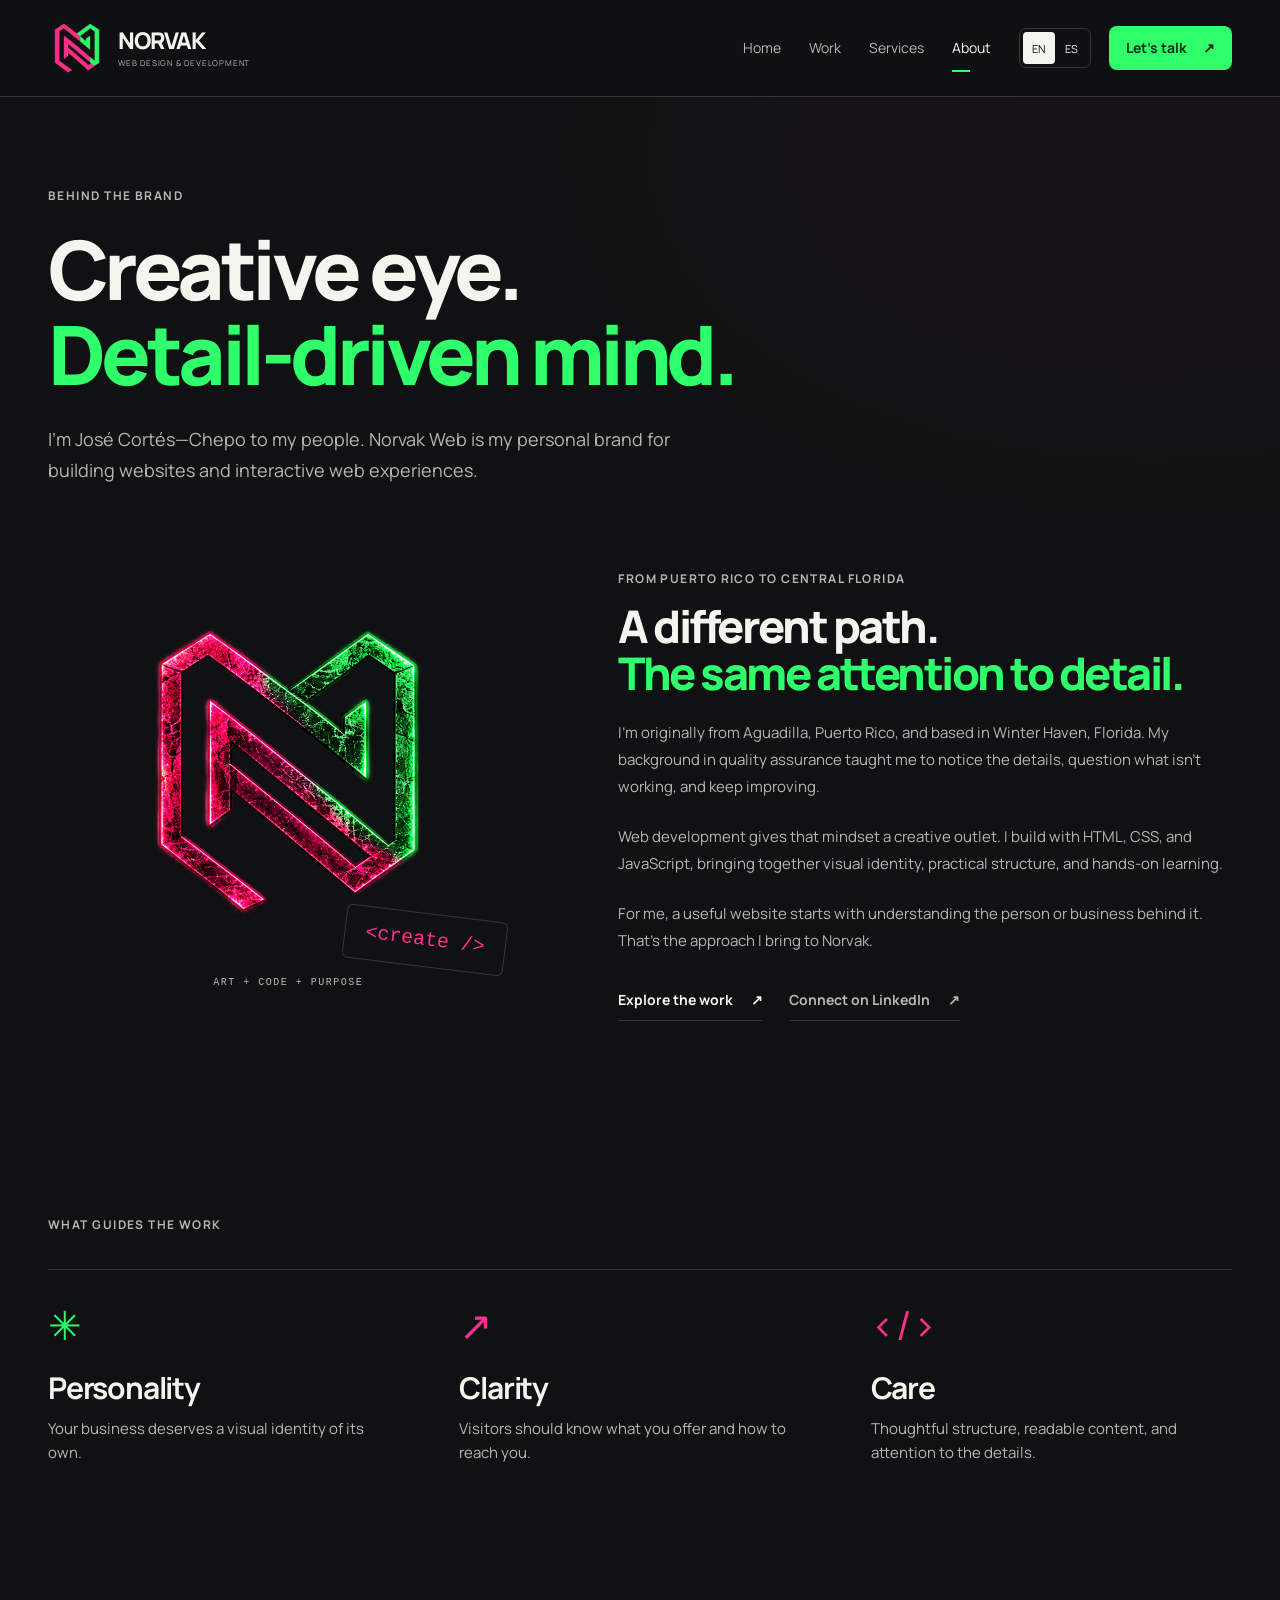
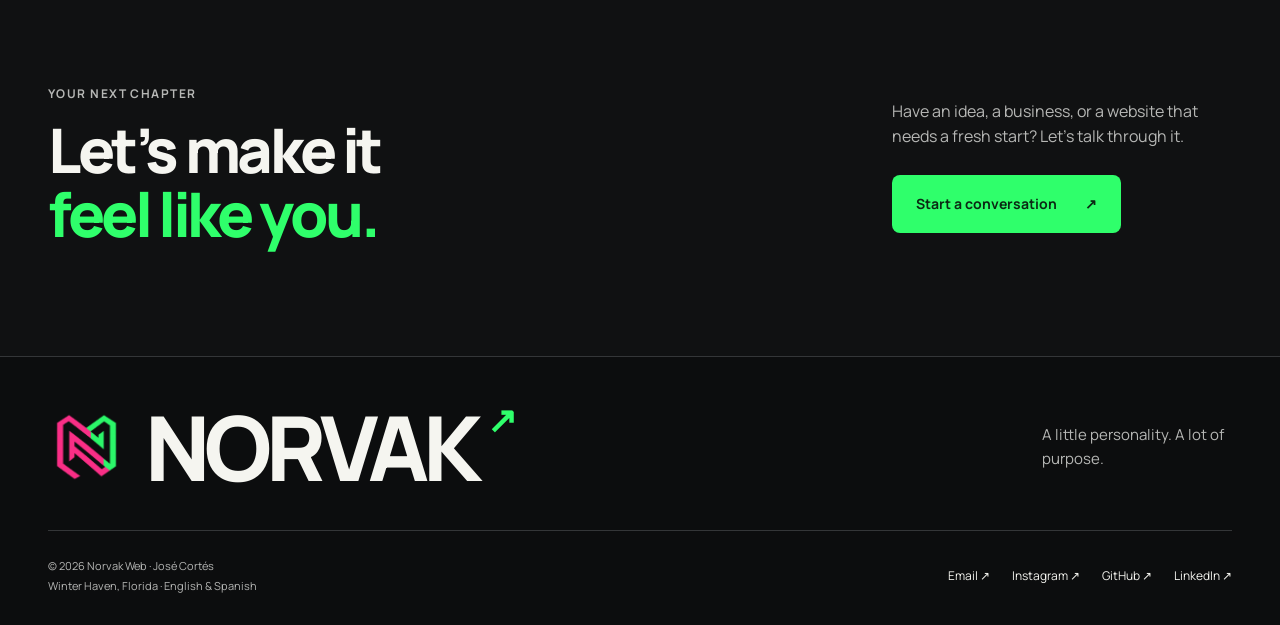
==== about.html @ bf3947a5 "feat: add complete bilingual Norvak website source" ====
<!doctype html>
<html lang="en">
  <head>
    <meta charset="utf-8" />
    <meta name="viewport" content="width=device-width, initial-scale=1" />
    <meta name="theme-color" content="#101112" />
    <meta
      name="description"
      content="Meet José Cortés, the front-end developer behind Norvak Web. From Aguadilla, Puerto Rico, based in Winter Haven, Florida."
    />
    <title>About | Norvak Web</title>
    <link rel="icon" type="image/png" href="assets/norvak-n-clean.png" />
    <link
      rel="canonical"
      href="https://norvak-web-v2.rareeel6.chatgpt.site/about.html"
    />
    <meta property="og:type" content="website" />
    <meta property="og:site_name" content="Norvak Web" />
    <meta property="og:title" content="About | Norvak Web" />
    <meta
      property="og:description"
      content="Meet José Cortés, the front-end developer behind Norvak Web. From Aguadilla, Puerto Rico, based in Winter Haven, Florida."
    />
    <meta
      property="og:url"
      content="https://norvak-web-v2.rareeel6.chatgpt.site/about.html"
    />
    <meta
      property="og:image"
      content="https://norvak-web-v2.rareeel6.chatgpt.site/assets/norvak-n-textured.webp"
    />
    <meta name="twitter:card" content="summary" />
    <meta
      name="twitter:image"
      content="https://norvak-web-v2.rareeel6.chatgpt.site/assets/norvak-n-textured.webp"
    />
    <link
      rel="preload"
      href="assets/fonts/manrope-variable.ttf"
      as="font"
      type="font/ttf"
      crossorigin
    />
    <link rel="stylesheet" href="styles.css" />
    <script src="script.js" defer></script>
  </head>
  <body
    data-page="about.html"
    data-title-en="About | Norvak Web"
    data-title-es="Sobre mí | Norvak Web"
  >
    <a class="skip" href="#main"
      ><span data-en="Skip to content" data-es="Ir al contenido"
        >Skip to content</span
      ></a
    >
    <header class="site-header">
      <div class="shell header-inner">
        <a class="brand" href="index.html" aria-label="Norvak Web home"
          ><img
            src="assets/norvak-n-clean.webp"
            width="1280"
            height="1280"
            alt="Norvak Web"
          /><span>NORVAK<small>WEB DESIGN & DEVELOPMENT</small></span></a
        >
        <button
          class="menu-toggle"
          type="button"
          aria-expanded="false"
          aria-controls="main-nav"
        >
          <span data-en="Menu" data-es="Menú">Menu</span>
          <span aria-hidden="true">☰</span>
        </button>
        <nav id="main-nav" aria-label="Main navigation">
          <a href="index.html"
            ><span data-en="Home" data-es="Inicio">Home</span></a
          ><a href="work.html"
            ><span data-en="Work" data-es="Proyectos">Work</span></a
          ><a href="services.html"
            ><span data-en="Services" data-es="Servicios">Services</span></a
          ><a href="about.html" aria-current="page"
            ><span data-en="About" data-es="Sobre mí">About</span></a
          >
          <div class="nav-actions">
            <div class="language" role="group" aria-label="Language / Idioma">
              <button type="button" data-lang="en" aria-pressed="true">
                EN</button
              ><button type="button" data-lang="es" aria-pressed="false">
                ES
              </button>
            </div>
            <a class="button button-small button-green" href="contact.html"
              ><span data-en="Let’s talk" data-es="Hablemos">Let’s talk</span
              ><span aria-hidden="true">↗</span></a
            >
          </div>
        </nav>
      </div>
    </header>
    <main id="main" tabindex="-1">
      <section class="page-intro shell">
        <p class="eyebrow">
          <span data-en="Behind the brand" data-es="Detrás de la marca"
            >Behind the brand</span
          >
        </p>
        <h1>
          <span data-en="Creative eye." data-es="Ojo creativo."
            >Creative eye.</span
          ><br /><em
            ><span data-en="Detail-driven mind." data-es="Mente detallista."
              >Detail-driven mind.</span
            ></em
          >
        </h1>
        <p class="intro-description">
          <span
            data-en="I’m José Cortés—Chepo to my people. Norvak Web is my personal brand for building websites and interactive web experiences."
            data-es="Soy José Cortés—Chepo para los míos. Norvak Web es mi marca personal para crear sitios y experiencias web interactivas."
            >I’m José Cortés—Chepo to my people. Norvak Web is my personal brand
            for building websites and interactive web experiences.</span
          >
        </p>
      </section>
      <section class="shell founder-section">
        <div class="founder-graphic">
          <img
            src="assets/norvak-n-textured.webp"
            width="1280"
            height="1280"
            alt="Norvak Web"
          /><span class="founder-code" aria-hidden="true"
            >&lt;create /&gt;</span
          >
          <p>ART + CODE + PURPOSE</p>
        </div>
        <div class="founder-story">
          <p class="eyebrow">
            <span
              data-en="From Puerto Rico to Central Florida"
              data-es="De Puerto Rico a Florida Central"
              >From Puerto Rico to Central Florida</span
            >
          </p>
          <h2>
            <span data-en="A different path." data-es="Un camino distinto."
              >A different path.</span
            ><br /><em
              ><span
                data-en="The same attention to detail."
                data-es="La misma atención al detalle."
                >The same attention to detail.</span
              ></em
            >
          </h2>
          <p>
            <span
              data-en="I’m originally from Aguadilla, Puerto Rico, and based in Winter Haven, Florida. My background in quality assurance taught me to notice the details, question what isn’t working, and keep improving."
              data-es="Soy de Aguadilla, Puerto Rico, y vivo en Winter Haven, Florida. Mi experiencia en control de calidad me enseñó a observar los detalles, cuestionar lo que falla y seguir mejorando."
              >I’m originally from Aguadilla, Puerto Rico, and based in Winter
              Haven, Florida. My background in quality assurance taught me to
              notice the details, question what isn’t working, and keep
              improving.</span
            >
          </p>
          <p>
            <span
              data-en="Web development gives that mindset a creative outlet. I build with HTML, CSS, and JavaScript, bringing together visual identity, practical structure, and hands-on learning."
              data-es="El desarrollo web le da una salida creativa a esa mentalidad. Trabajo con HTML, CSS y JavaScript, combinando identidad visual, estructura práctica y aprendizaje constante."
              >Web development gives that mindset a creative outlet. I build
              with HTML, CSS, and JavaScript, bringing together visual identity,
              practical structure, and hands-on learning.</span
            >
          </p>
          <p>
            <span
              data-en="For me, a useful website starts with understanding the person or business behind it. That’s the approach I bring to Norvak."
              data-es="Para mí, una web útil comienza por entender a la persona o negocio detrás de ella. Ese es el enfoque de Norvak."
              >For me, a useful website starts with understanding the person or
              business behind it. That’s the approach I bring to Norvak.</span
            >
          </p>
          <div class="actions">
            <a class="text-link" href="work.html"
              ><span data-en="Explore the work" data-es="Explorar proyectos"
                >Explore the work</span
              ><span aria-hidden="true">↗</span></a
            ><a
              class="text-link secondary"
              href="https://www.linkedin.com/in/jose-cortes-5615a9283/"
              target="_blank"
              rel="noopener noreferrer"
              ><span
                data-en="Connect on LinkedIn"
                data-es="Conectar en LinkedIn"
                >Connect on LinkedIn</span
              ><span aria-hidden="true">↗</span></a
            >
          </div>
        </div>
      </section>
      <section class="section shell">
        <p class="eyebrow">
          <span data-en="What guides the work" data-es="Lo que guía el trabajo"
            >What guides the work</span
          >
        </p>
        <div class="values-grid">
          <article>
            <span aria-hidden="true">✳</span>
            <h3>
              <span data-en="Personality" data-es="Personalidad"
                >Personality</span
              >
            </h3>
            <p>
              <span
                data-en="Your business deserves a visual identity of its own."
                data-es="Tu negocio merece una identidad visual propia."
                >Your business deserves a visual identity of its own.</span
              >
            </p>
          </article>
          <article>
            <span aria-hidden="true">↗</span>
            <h3><span data-en="Clarity" data-es="Claridad">Clarity</span></h3>
            <p>
              <span
                data-en="Visitors should know what you offer and how to reach you."
                data-es="Los visitantes deben saber qué ofreces y cómo contactarte."
                >Visitors should know what you offer and how to reach you.</span
              >
            </p>
          </article>
          <article>
            <span aria-hidden="true">&lt;/&gt;</span>
            <h3><span data-en="Care" data-es="Cuidado">Care</span></h3>
            <p>
              <span
                data-en="Thoughtful structure, readable content, and attention to the details."
                data-es="Estructura pensada, contenido legible y atención a los detalles."
                >Thoughtful structure, readable content, and attention to the
                details.</span
              >
            </p>
          </article>
        </div>
      </section>
      <section class="cta-section shell">
        <div>
          <p class="eyebrow">
            <span data-en="Your next chapter" data-es="Tu próxima etapa"
              >Your next chapter</span
            >
          </p>
          <h2>
            <span data-en="Let’s make it" data-es="Vamos a hacerlo"
              >Let’s make it</span
            ><br /><em
              ><span data-en="feel like you." data-es="a tu manera."
                >feel like you.</span
              ></em
            >
          </h2>
        </div>
        <div class="cta-right">
          <p>
            <span
              data-en="Have an idea, a business, or a website that needs a fresh start? Let’s talk through it."
              data-es="¿Tienes una idea, un negocio o una web que necesita un nuevo comienzo? Hablemos."
              >Have an idea, a business, or a website that needs a fresh start?
              Let’s talk through it.</span
            >
          </p>
          <a class="button button-green" href="contact.html"
            ><span
              data-en="Start a conversation"
              data-es="Inicia una conversación"
              >Start a conversation</span
            ><span aria-hidden="true">↗</span></a
          >
        </div>
      </section>
    </main>
    <footer class="site-footer">
      <div class="shell">
        <div class="footer-top">
          <a class="footer-wordmark" href="index.html"
            ><img
              src="assets/norvak-n-clean.webp"
              width="1280"
              height="1280"
              alt="Norvak Web"
            /><span class="footer-name"
              >NORVAK<span aria-hidden="true">↗</span></span
            ></a
          >
          <p>
            <span
              data-en="A little personality. A lot of purpose."
              data-es="Un poco de personalidad. Mucho propósito."
              >A little personality. A lot of purpose.</span
            >
          </p>
        </div>
        <div class="footer-bottom">
          <p>
            © <span data-year>2026</span> Norvak Web · José Cortés<br /><span
              data-en="Winter Haven, Florida · English &amp; Spanish"
              data-es="Winter Haven, Florida · Inglés y español"
              >Winter Haven, Florida · English &amp; Spanish</span
            >
          </p>
          <div class="footer-links">
            <a href="mailto:norvakweb@gmail.com">Email ↗</a
            ><a
              href="https://www.instagram.com/norvakweb/"
              target="_blank"
              rel="noopener noreferrer"
              >Instagram ↗</a
            ><a
              href="https://github.com/Chepot87"
              target="_blank"
              rel="noopener noreferrer"
              >GitHub ↗</a
            ><a
              href="https://www.linkedin.com/in/jose-cortes-5615a9283/"
              target="_blank"
              rel="noopener noreferrer"
              >LinkedIn ↗</a
            >
          </div>
        </div>
      </div>
    </footer>
  </body>
</html>
---- styles.css ----
/* Norvak Web — shared, buildless, responsive design system. */
@font-face {
  font-family: "Manrope";
  src: url("assets/fonts/manrope-variable.ttf") format("truetype");
  font-style: normal;
  font-weight: 400 800;
  font-display: swap;
}
:root {
  --bg: #101112;
  --surface: #191b1d;
  --ink: #f5f5f0;
  --muted: #b6b7b5;
  --line: #343638;
  --green: #2fff6b;
  --pink: #ff2f92;
  --radius: 20px;
  --max: 1320px;
  color-scheme: dark;
}
* {
  box-sizing: border-box;
}
html {
  scroll-behavior: smooth;
  scroll-padding-top: 125px;
}
body {
  margin: 0;
  background: var(--bg);
  color: var(--ink);
  font-family: "Manrope", Arial, Helvetica, sans-serif;
  font-size: 16px;
  line-height: 1.6;
}
button,
input,
select,
textarea {
  font: inherit;
}
button,
a,
input,
textarea,
select {
  -webkit-tap-highlight-color: transparent;
}
a {
  color: inherit;
  text-decoration: none;
}
button {
  cursor: pointer;
}
img {
  display: block;
  max-width: 100%;
  height: auto;
}
button {
  color: inherit;
}
h1,
h2,
h3,
p {
  margin: 0;
}
h1,
h2,
h3 {
  line-height: 1.04;
}
h1,
h2 {
  font-weight: 800;
  letter-spacing: -0.065em;
}
h3 {
  letter-spacing: -0.04em;
}
h1 em,
h2 em {
  font-style: normal;
  color: var(--green);
}
p {
  color: var(--muted);
}
[hidden] {
  display: none !important;
}
:focus-visible {
  outline: 3px solid var(--pink);
  outline-offset: 5px;
}
::selection {
  background: var(--green);
  color: var(--bg);
}
.shell {
  width: min(var(--max), calc(100% - 96px));
  margin-inline: auto;
}
.skip {
  position: fixed;
  z-index: 30;
  left: 16px;
  top: 12px;
  padding: 10px 18px;
  background: var(--green);
  color: var(--bg);
  transform: translateY(-180%);
  border-radius: 8px;
}
.skip:focus {
  transform: none;
}
.eyebrow {
  font-size: 12px;
  letter-spacing: 0.12em;
  text-transform: uppercase;
  font-weight: 700;
  line-height: 1.5;
  color: var(--muted);
}
.number {
  font-family: monospace;
  font-size: 13px;
  color: var(--green);
}
.site-header {
  position: sticky;
  top: 0;
  z-index: 20;
  background: rgba(16, 17, 18, 0.96);
  border-bottom: 1px solid var(--line);
}
.header-inner {
  display: flex;
  justify-content: space-between;
  align-items: center;
  gap: 24px;
  min-height: 104px;
}
.brand {
  display: flex;
  align-items: center;
  gap: 12px;
  flex-shrink: 0;
}
.brand img {
  width: 58px;
  height: 58px;
  object-fit: contain;
}
.brand > span {
  font-size: 23px;
  line-height: 1;
  font-weight: 900;
  letter-spacing: -0.05em;
}
.brand small {
  display: block;
  margin-top: 7px;
  color: var(--muted);
  font-size: 8px;
  letter-spacing: 0.1em;
  font-weight: 400;
}
#main-nav {
  display: flex;
  align-items: center;
  gap: 28px;
}
#main-nav > a {
  color: var(--muted);
  font-size: 14px;
  position: relative;
  white-space: nowrap;
}
#main-nav > a:hover,
#main-nav > a[aria-current] {
  color: var(--ink);
}
#main-nav > a[aria-current]:after {
  content: "";
  position: absolute;
  bottom: -13px;
  left: 0;
  width: 18px;
  height: 2px;
  background: var(--green);
}
.nav-actions {
  display: flex;
  align-items: center;
  gap: 18px;
}
.language {
  display: flex;
  border: 1px solid var(--line);
  border-radius: 7px;
  padding: 3px;
}
.language button {
  background: transparent;
  border: 0;
  padding: 5px 7px;
  min-height: 32px;
  min-width: 32px;
  font-size: 11px;
  line-height: 1;
  border-radius: 4px;
}
.language button[aria-pressed="true"] {
  background: var(--ink);
  color: var(--bg);
}
.menu-toggle {
  display: none;
  border: 1px solid var(--line);
  background: var(--surface);
  border-radius: 8px;
  min-height: 44px;
  padding: 8px 14px;
}
.button {
  display: inline-flex;
  align-items: center;
  justify-content: center;
  gap: 28px;
  border: 1px solid transparent;
  border-radius: 8px;
  font-size: 14px;
  font-weight: 700;
  line-height: 1.3;
  padding: 19px 23px;
  min-height: 54px;
  transition:
    background 0.2s,
    transform 0.2s;
  white-space: normal;
}
.button:hover {
  transform: translateY(-2px);
}
.button-green {
  background: var(--green);
  color: #0b2914;
}
.button-green:hover {
  background: #73ff9b;
}
.button-outline {
  border-color: var(--line);
  background: transparent;
  color: var(--ink);
}
.button-outline:hover {
  border-color: var(--green);
}
.button-small {
  min-height: 44px;
  padding: 12px 16px;
  gap: 16px;
}
.text-link {
  display: inline-flex;
  gap: 18px;
  align-items: center;
  font-size: 14px;
  font-weight: 700;
  color: var(--ink);
  border: 0;
  border-bottom: 1px solid var(--line);
  background: none;
  padding: 10px 0;
  line-height: 1.5;
}
.text-link:hover {
  color: var(--green);
  border-color: var(--green);
}
.text-link.secondary {
  color: var(--muted);
}
.actions {
  display: flex;
  align-items: center;
  flex-wrap: wrap;
  gap: 26px;
}
.status-dot {
  display: inline-block;
  width: 7px;
  height: 7px;
  border-radius: 50%;
  background: var(--green);
  margin-right: 9px;
}
.hero {
  display: grid;
  grid-template-columns: 1.1fr 1fr;
  gap: 42px;
  align-items: center;
  min-height: 770px;
  padding-block: 78px 90px;
  overflow: hidden;
}
.hero h1 {
  font-size: clamp(66px, 7.6vw, 110px);
  line-height: 0.98;
  margin-block: 26px 30px;
  position: relative;
}
.hero-period {
  color: var(--pink);
  display: inline-block;
  font-size: 0.55em;
  vertical-align: top;
  line-height: 1.2;
  margin-left: 14px;
}
.hero-description {
  max-width: 465px;
  font-size: 17px;
  line-height: 1.65;
  margin-bottom: 30px;
}
.hero-location {
  font-family: monospace;
  font-size: 11px;
  margin-top: 28px;
  color: #989a99;
}
.hero-visual {
  position: relative;
  height: 540px;
  min-width: 0;
  isolation: isolate;
}
.hero-visual:before {
  content: "";
  position: absolute;
  inset: 45px 30px 5px;
  border: 1px solid #343638;
  border-radius: 50%;
  z-index: -1;
  transform: rotate(-24deg);
}
.hero-visual:after {
  content: "✳";
  position: absolute;
  right: 8px;
  top: 12px;
  font-size: 80px;
  line-height: 1;
  color: var(--pink);
  z-index: -1;
}
.hero-project {
  position: absolute;
  top: 55px;
  right: 12px;
  width: 88%;
  border-radius: 15px;
  overflow: hidden;
  transform: rotate(4deg);
  background: #f3e9e1;
  box-shadow: 0 24px 70px #0007;
  border: 1px solid #454038;
  transition: transform 0.25s;
}
.hero-project:hover {
  transform: rotate(1deg);
}
.window-bar {
  display: flex;
  align-items: center;
  justify-content: space-between;
  gap: 10px;
  padding: 12px 14px;
  background: #292127;
  color: #faefe6;
  font-family: monospace;
  font-size: 9px;
  letter-spacing: 0.03em;
}
.window-bar > span:first-child {
  letter-spacing: 3px;
  color: #b9909a;
}
.hero-project > img {
  width: 100%;
  height: 285px;
  object-fit: cover;
}
.hero-project-label {
  display: flex;
  justify-content: space-between;
  align-items: center;
  padding: 18px 20px;
  color: #441329;
  gap: 12px;
}
.hero-project-label > span:first-child {
  font-size: 23px;
  font-family: Georgia, serif;
  font-weight: 700;
}
.hero-project-label > span:last-child {
  font-size: 10px;
  max-width: 110px;
  line-height: 1.35;
}
.hero-mini {
  position: absolute;
  width: 195px;
  left: -12px;
  bottom: 13px;
  transform: rotate(-8deg);
  background: #fff7ef;
  color: #09403a;
  padding: 12px;
  border-radius: 12px;
  box-shadow: 0 15px 45px #0008;
  border: 1px solid #eee0ce;
  transition: transform 0.2s;
}
.hero-mini:hover {
  transform: rotate(-3deg);
}
.hero-mini > img {
  width: 100%;
  aspect-ratio: 1;
  object-fit: cover;
  border-radius: 7px;
}
.hero-mini > span {
  display: block;
  font-size: 10px;
  text-align: center;
  line-height: 1.3;
  margin-top: 9px;
}
.code-note {
  position: absolute;
  right: 0;
  bottom: 15px;
  background: #202525;
  border: 1px solid #424849;
  border-radius: 10px;
  padding: 15px 19px;
  font-family: monospace;
  box-shadow: 0 8px 24px #0005;
}
.code-note span {
  display: block;
  font-size: 10px;
  color: var(--pink);
}
.code-note b {
  display: block;
  font-size: 12px;
  font-weight: 400;
  padding: 8px 0 8px 10px;
  color: var(--green);
}
.skill-strip {
  border-block: 1px solid var(--line);
  padding: 23px 0;
  background: #141617;
}
.skill-strip span {
  display: flex;
  justify-content: space-between;
  gap: 20px;
  align-items: center;
  font-size: 12px;
  font-weight: 700;
  letter-spacing: 0.08em;
  white-space: nowrap;
}
.skill-strip i {
  color: var(--pink);
  font-size: 23px;
  line-height: 1;
  font-style: normal;
}
.section {
  padding-block: 110px;
}
.section-heading {
  display: flex;
  align-items: end;
  justify-content: space-between;
  gap: 30px;
  margin-bottom: 44px;
}
.section-heading h2,
.service-teaser h2,
.about-teaser h2,
.cta-section h2,
.founder-story h2 {
  font-size: clamp(38px, 4.8vw, 65px);
  margin-top: 16px;
}
.project-grid {
  display: grid;
  grid-template-columns: 1fr 1fr;
  gap: 56px 30px;
}
.project-card {
  min-width: 0;
  scroll-margin-top: 130px;
}
.project-visual {
  position: relative;
  border-radius: var(--radius);
  overflow: hidden;
  background: var(--surface);
  height: 330px;
  border: 1px solid #ffffff12;
}
.project-visual > img {
  width: 100%;
  height: 100%;
  object-fit: cover;
  transition: transform 0.4s;
}
.project-card:hover .project-visual > img {
  transform: scale(1.025);
}
.visual-respiro > img {
  filter: brightness(0.64);
}
.visual-respiro .respiro-mark {
  position: absolute;
  left: 50%;
  top: 50%;
  transform: translate(-50%, -50%);
  width: 164px;
  height: 164px;
  box-shadow: 0 5px 25px #0004;
  border-radius: 50%;
  overflow: hidden;
}
.respiro-mark > img {
  width: 100%;
  height: 100%;
  object-fit: cover;
}
.visual-country > img,
.visual-icqa > img {
  object-position: top;
}
.visual-lovely {
  background: #eccce5;
}
.visual-lovely > img {
  object-fit: contain;
  padding: 20px;
}
.project-kind {
  position: absolute;
  top: 18px;
  left: 18px;
  padding: 7px 11px;
  background: #101112dd;
  color: var(--ink);
  border: 1px solid #ffffff30;
  backdrop-filter: blur(8px);
  border-radius: 6px;
  font-size: 10px;
  line-height: 1.4;
}
.project-copy {
  padding: 24px 2px 0;
}
.project-copy h3 {
  font-size: 30px;
  margin: 9px 0 14px;
}
.project-copy > p:not(.eyebrow):not(.caption) {
  font-size: 15px;
  max-width: 560px;
  line-height: 1.7;
}
.project-actions {
  display: flex;
  gap: 28px;
  flex-wrap: wrap;
  margin-top: 14px;
}
.caption {
  font-size: 11px !important;
  line-height: 1.65 !important;
  color: #9c9f9e !important;
  margin-top: 15px;
}
.feature-list {
  display: flex;
  flex-wrap: wrap;
  list-style: none;
  padding: 0;
  margin: 18px 0 0;
  gap: 8px;
}
.feature-list li {
  padding: 5px 9px;
  background: #212426;
  border: 1px solid #393d3e;
  border-radius: 5px;
  color: #c7cccb;
  font-size: 10px;
}
.service-teaser {
  display: grid;
  grid-template-columns: 1fr 1.1fr;
  gap: 90px;
  border-top: 1px solid var(--line);
}
.service-teaser > div > p:not(.eyebrow) {
  max-width: 440px;
  margin: 25px 0;
}
.service-line {
  display: flex;
  align-items: start;
  gap: 25px;
  border-bottom: 1px solid var(--line);
  padding: 27px 0;
}
.service-line:first-child {
  padding-top: 0;
}
.service-line h3 {
  font-size: 25px;
  margin-bottom: 12px;
}
.service-line p {
  font-size: 14px;
  max-width: 320px;
}
.line-arrow {
  font-size: 26px;
  color: var(--green);
  margin-left: auto;
}
.about-teaser {
  display: grid;
  grid-template-columns: 0.65fr 1fr;
  gap: 100px;
  align-items: center;
  padding-block: 80px 100px;
  border-block: 1px solid var(--line);
}
.about-teaser > div > p:not(.eyebrow) {
  margin: 24px 0;
  max-width: 570px;
}
.about-symbol {
  font-size: 190px;
  font-weight: 900;
  line-height: 1;
  color: var(--pink);
  letter-spacing: -0.1em;
  position: relative;
  width: 300px;
  justify-self: center;
  text-align: center;
  padding: 50px 0;
  border: 1px solid var(--line);
  border-radius: 50%;
  transform: rotate(-8deg);
  background: radial-gradient(circle at 60% 50%, #ff2f920c, transparent);
}
.about-symbol > span {
  font-size: 100px;
  position: absolute;
  color: var(--green);
  right: -20px;
  bottom: -10px;
  line-height: 1;
}
.cta-section {
  display: flex;
  justify-content: space-between;
  gap: 60px;
  padding-block: 110px;
  align-items: center;
}
.cta-section h2 {
  margin-top: 15px;
}
.cta-right {
  max-width: 340px;
}
.cta-right > p {
  margin-bottom: 25px;
}
.site-footer {
  border-top: 1px solid var(--line);
  padding: 45px 0 30px;
  background: #0c0d0e;
}
.footer-top {
  display: flex;
  justify-content: space-between;
  align-items: center;
  gap: 30px;
  padding-bottom: 38px;
}
.footer-wordmark {
  font-size: clamp(55px, 8vw, 112px);
  letter-spacing: -0.065em;
  font-weight: 900;
  line-height: 1;
}
.footer-wordmark > span {
  font-size: 0.4em;
  color: var(--green);
  vertical-align: top;
  margin-left: 10px;
}
.footer-top > p {
  max-width: 190px;
  font-size: 15px;
}
.footer-bottom {
  display: flex;
  justify-content: space-between;
  align-items: center;
  gap: 30px;
  border-top: 1px solid var(--line);
  padding-top: 25px;
}
.footer-bottom p {
  font-size: 11px;
  line-height: 1.8;
}
.footer-links {
  display: flex;
  gap: 22px;
  flex-wrap: wrap;
  font-size: 12px;
}
.footer-links a:hover {
  color: var(--green);
}
.page-intro {
  padding: 90px 0 65px;
}
.page-intro h1 {
  font-size: clamp(54px, 6.4vw, 91px);
  margin: 22px 0 27px;
  max-width: 1120px;
}
.intro-description {
  max-width: 660px;
  font-size: 18px;
  line-height: 1.7;
}
.work-section {
  padding-bottom: 10px;
}
.filter-bar {
  display: flex;
  justify-content: space-between;
  align-items: center;
  gap: 20px;
  margin-bottom: 38px;
  border-bottom: 1px solid var(--line);
  padding-bottom: 26px;
}
.filters {
  display: flex;
  flex-wrap: wrap;
  gap: 10px;
}
.filters button {
  min-height: 44px;
  border: 1px solid var(--line);
  background: transparent;
  padding: 9px 17px;
  border-radius: 6px;
  font-size: 12px;
  color: var(--muted);
}
.filters button:hover {
  color: var(--ink);
  border-color: var(--green);
}
.filters button[aria-pressed="true"] {
  color: #12231a;
  background: var(--green);
  border-color: var(--green);
}
#filter-status {
  font-size: 11px;
}
.services-detail {
  border-top: 1px solid var(--line);
}
.service-detail {
  display: grid;
  grid-template-columns: 0.25fr 1.2fr 1fr;
  gap: 45px;
  padding: 55px 0;
  border-bottom: 1px solid var(--line);
  align-items: start;
}
.big-number {
  color: var(--pink);
  font-size: 54px;
  font-weight: 700;
  line-height: 1;
  letter-spacing: -0.05em;
}
.service-detail h2 {
  font-size: 39px;
  line-height: 1.15;
  max-width: 420px;
}
.service-detail p {
  margin-top: 19px;
  max-width: 410px;
  font-size: 15px;
}
.service-detail ul {
  margin: 0;
  padding: 0;
  list-style: none;
  display: grid;
  gap: 13px;
  font-size: 14px;
  color: var(--muted);
}
.service-detail li:before {
  content: "↗";
  color: var(--green);
  margin-right: 10px;
}
.service-detail > .text-link {
  grid-column: 2 / 4;
  justify-self: start;
}
.process-grid {
  display: grid;
  grid-template-columns: repeat(4, 1fr);
  gap: 30px;
  border-top: 1px solid var(--line);
  padding-top: 32px;
}
.process-grid h3 {
  font-size: 26px;
  margin: 20px 0 16px;
}
.process-grid p {
  font-size: 14px;
}
.faq {
  border-top: 1px solid var(--line);
  display: grid;
  grid-template-columns: 0.75fr 1.25fr;
  gap: 100px;
  padding-top: 70px;
  padding-bottom: 25px;
}
.faq h2 {
  font-size: 47px;
  margin-top: 16px;
}
.faq details {
  border-bottom: 1px solid var(--line);
  padding: 24px 0;
}
.faq summary {
  display: flex;
  justify-content: space-between;
  gap: 20px;
  font-weight: 700;
  cursor: pointer;
  list-style: none;
}
.faq summary::-webkit-details-marker {
  display: none;
}
.faq summary > span:last-child {
  color: var(--green);
}
.faq details[open] summary > span:last-child {
  transform: rotate(45deg);
}
.faq details p {
  font-size: 14px;
  margin-top: 18px;
  max-width: 540px;
}
.founder-section {
  display: grid;
  grid-template-columns: 0.9fr 1.15fr;
  gap: 90px;
  align-items: center;
  padding-bottom: 65px;
}
.founder-graphic {
  background:
    radial-gradient(ellipse at 50% 35%, #173020 0, transparent 65%), #171a18;
  border: 1px solid var(--line);
  border-radius: 20px;
  min-height: 490px;
  display: flex;
  flex-direction: column;
  align-items: center;
  justify-content: center;
  position: relative;
  padding: 40px;
}
.founder-graphic > img {
  width: 300px;
  max-width: 90%;
  height: auto;
  transform: rotate(-7deg);
}
.founder-code {
  font-family: monospace;
  color: var(--pink);
  position: absolute;
  right: 22px;
  bottom: 74px;
  font-size: 20px;
  transform: rotate(7deg);
  background: #101112;
  border: 1px solid var(--line);
  padding: 10px 20px;
  border-radius: 6px;
}
.founder-graphic > p {
  font-family: monospace;
  font-size: 10px;
  letter-spacing: 0.15em;
  margin-top: 35px;
}
.founder-story h2 {
  font-size: 45px;
  margin-top: 15px;
}
.founder-story > p:not(.eyebrow) {
  margin-top: 23px;
  font-size: 15px;
  line-height: 1.8;
}
.founder-story .actions {
  margin-top: 25px;
}
.values-grid {
  display: grid;
  grid-template-columns: repeat(3, 1fr);
  gap: 50px;
  margin-top: 35px;
  border-top: 1px solid var(--line);
  padding-top: 35px;
}
.values-grid article > span {
  font-size: 40px;
  line-height: 1;
  color: var(--green);
}
.values-grid article:nth-child(2) > span {
  color: var(--pink);
}
.values-grid article:nth-child(3) > span {
  color: var(--pink);
}
.values-grid h3 {
  font-size: 30px;
  margin: 25px 0 14px;
}
.values-grid p {
  font-size: 15px;
  max-width: 330px;
}
.contact-layout {
  display: grid;
  grid-template-columns: 0.85fr 1.15fr;
  gap: 90px;
  align-items: start;
  padding-bottom: 110px;
}
.contact-info {
  padding-top: 15px;
}
.contact-info h2 {
  font-size: 48px;
  margin: 20px 0 25px;
}
.contact-info > p:not(.eyebrow) {
  max-width: 340px;
  font-size: 15px;
}
.contact-channel {
  display: grid;
  grid-template-columns: 1fr auto;
  gap: 7px;
  margin-top: 25px;
  padding: 23px 0;
  border-bottom: 1px solid var(--line);
}
.contact-channel > span {
  font-family: monospace;
  font-size: 11px;
  color: var(--muted);
}
.contact-channel strong {
  font-size: 18px;
  font-weight: 400;
  grid-column: 1;
  overflow-wrap: anywhere;
}
.contact-channel > b {
  grid-column: 2;
  grid-row: 1 / 3;
  align-self: center;
  color: var(--green);
  font-size: 26px;
}
.contact-channel:hover strong {
  color: var(--green);
}
.contact-info .contact-location {
  margin-top: 35px;
  font-size: 12px;
  line-height: 1.8;
}
.brief-card {
  border: 1px solid var(--line);
  border-radius: var(--radius);
  padding: 38px;
  background: var(--surface);
}
.brief-card h2 {
  font-size: 35px;
  line-height: 1.1;
  margin: 15px 0 18px;
}
.brief-card > p:not(.eyebrow) {
  font-size: 14px;
  max-width: 510px;
  margin-bottom: 25px;
}
form {
  display: grid;
  gap: 20px;
}
.form-two {
  display: grid;
  grid-template-columns: 1fr 1fr;
  gap: 20px;
}
label {
  display: flex;
  flex-direction: column;
  gap: 8px;
  font-size: 12px;
  font-weight: 700;
  color: #dededb;
}
input,
select,
textarea {
  width: 100%;
  padding: 14px 13px;
  border: 1px solid #494d4d;
  background: #111415;
  color: var(--ink);
  border-radius: 7px;
  font-size: 15px;
  line-height: 1.5;
  min-width: 0;
}
textarea {
  resize: vertical;
}
input:hover,
select:hover,
textarea:hover {
  border-color: #717575;
}
input:focus,
select:focus,
textarea:focus {
  border-color: var(--green);
}
form > .button {
  justify-self: start;
}
form .caption {
  margin: 0;
}
.brief-result {
  border-top: 1px solid var(--line);
  padding-top: 24px;
  margin-top: 30px;
}
.brief-result h3 {
  font-size: 25px;
  margin-bottom: 20px;
}
.brief-result label {
  margin-bottom: 8px;
}
.brief-result > .actions {
  gap: 14px;
  margin-top: 20px;
}
.brief-result > .actions > .button {
  padding: 13px 16px;
  font-size: 12px;
  min-height: 46px;
}
.brief-result p {
  font-size: 12px;
  margin-top: 15px;
}
#main {
  outline: none;
}
@media (min-width: 1500px) {
  .hero {
    min-height: 840px;
  }
  .hero-visual {
    height: 580px;
  }
  .hero-project > img {
    height: 310px;
  }
  .hero-mini {
    width: 215px;
  }
}
@media (max-width: 1100px) {
  .shell {
    width: calc(100% - 56px);
  }
  #main-nav {
    gap: 18px;
  }
  .nav-actions {
    gap: 12px;
  }
  .brand > span {
    font-size: 21px;
  }
  .brand img {
    width: 48px;
    height: 48px;
  }
  .hero {
    gap: 30px;
    min-height: 700px;
  }
  .hero h1 {
    font-size: 85px;
  }
  .hero-visual {
    height: 475px;
  }
  .hero-project > img {
    height: 245px;
  }
  .hero-mini {
    width: 160px;
    left: 0;
  }
  .code-note {
    right: 0;
    bottom: 12px;
    padding: 12px;
  }
  .service-teaser,
  .about-teaser,
  .founder-section,
  .contact-layout {
    gap: 45px;
  }
  .service-detail {
    gap: 25px;
  }
  .project-visual {
    height: 280px;
  }
  .faq {
    gap: 45px;
  }
  .skill-strip span {
    font-size: 10px;
    gap: 12px;
  }
}
@media (max-width: 900px) {
  .header-inner {
    min-height: 90px;
    flex-wrap: wrap;
    padding: 15px 0;
  }
  .brand > span {
    font-size: 23px;
  }
  .brand img {
    width: 54px;
    height: 54px;
  }
  #main-nav {
    width: 100%;
    justify-content: space-between;
    flex-wrap: wrap;
    padding: 15px 0 6px;
  }
  .js .menu-toggle {
    display: block;
  }
  .js #main-nav {
    display: none;
  }
  .js #main-nav.open {
    display: flex;
  }
  .nav-actions {
    margin-left: auto;
  }
  .hero {
    grid-template-columns: 1fr 1fr;
    gap: 15px;
    padding-top: 60px;
    padding-bottom: 70px;
    min-height: 640px;
  }
  .hero h1 {
    font-size: 72px;
  }
  .hero-description {
    font-size: 15px;
  }
  .hero .actions {
    gap: 14px;
  }
  .hero .button {
    font-size: 12px;
    padding: 16px;
  }
  .hero .text-link {
    font-size: 12px;
  }
  .hero-visual {
    height: 410px;
  }
  .hero-project {
    width: 92%;
    right: 5px;
    top: 40px;
  }
  .hero-project > img {
    height: 205px;
  }
  .hero-project-label {
    padding: 15px 12px;
  }
  .hero-project-label > span:first-child {
    font-size: 20px;
  }
  .hero-project-label > span:last-child {
    font-size: 9px;
    max-width: 75px;
  }
  .window-bar {
    font-size: 7px;
    padding: 10px;
  }
  .hero-mini {
    width: 135px;
    bottom: 6px;
  }
  .code-note {
    bottom: -7px;
    font-size: 9px;
    padding: 10px 12px;
  }
  .code-note b {
    font-size: 10px;
  }
  .code-note span {
    font-size: 8px;
  }
  .hero-visual:after {
    font-size: 55px;
    right: 8px;
    top: 0;
  }
  .section {
    padding-block: 80px;
  }
  .project-visual {
    height: 250px;
  }
  .project-copy h3 {
    font-size: 26px;
  }
  .project-copy > p:not(.eyebrow):not(.caption) {
    font-size: 14px;
  }
  .section-heading h2,
  .service-teaser h2,
  .about-teaser h2,
  .cta-section h2 {
    font-size: 49px;
  }
  .service-teaser {
    gap: 35px;
  }
  .service-line {
    gap: 17px;
  }
  .service-line h3 {
    font-size: 22px;
  }
  .service-line p {
    font-size: 13px;
  }
  .about-teaser {
    gap: 55px;
    grid-template-columns: 0.65fr 1fr;
  }
  .about-symbol {
    width: 220px;
    font-size: 145px;
    padding: 35px 0;
  }
  .about-symbol > span {
    font-size: 75px;
    right: -12px;
  }
  .about-teaser p {
    font-size: 14px;
  }
  .page-intro {
    padding: 65px 0 50px;
  }
  .page-intro h1 {
    font-size: 68px;
  }
  .service-detail {
    grid-template-columns: 0.2fr 1fr 1fr;
    gap: 24px;
  }
  .service-detail h2 {
    font-size: 32px;
  }
  .service-detail ul {
    font-size: 12px;
  }
  .big-number {
    font-size: 45px;
  }
  .process-grid {
    gap: 22px;
  }
  .process-grid h3 {
    font-size: 23px;
  }
  .process-grid p {
    font-size: 13px;
  }
  .founder-section {
    gap: 40px;
    grid-template-columns: 0.8fr 1fr;
  }
  .founder-graphic {
    min-height: 400px;
    padding: 25px;
  }
  .founder-story h2 {
    font-size: 36px;
  }
  .founder-story > p:not(.eyebrow) {
    font-size: 14px;
  }
  .values-grid {
    gap: 30px;
  }
  .contact-layout {
    gap: 35px;
    grid-template-columns: 0.8fr 1.2fr;
  }
  .brief-card {
    padding: 25px;
  }
  .brief-card h2 {
    font-size: 29px;
  }
  .contact-info h2 {
    font-size: 40px;
  }
  .form-two {
    grid-template-columns: 1fr;
  }
  .footer-links {
    gap: 16px;
  }
}
@media (max-width: 680px) {
  html {
    scroll-padding-top: 100px;
  }
  .shell {
    width: calc(100% - 40px);
  }
  .header-inner {
    min-height: 84px;
    padding: 12px 0;
  }
  .brand img {
    width: 48px;
    height: 48px;
  }
  .brand > span {
    font-size: 21px;
  }
  .brand small {
    font-size: 7px;
  }
  #main-nav {
    align-items: stretch;
    gap: 0;
    flex-direction: column;
    padding: 0 0 10px;
  }
  #main-nav > a {
    padding: 13px 0;
    border-bottom: 1px solid var(--line);
    font-size: 16px;
  }
  #main-nav > a[aria-current]:after {
    display: none;
  }
  .nav-actions {
    margin: 20px 0 0;
    width: 100%;
    justify-content: space-between;
  }
  .hero {
    display: block;
    padding-top: 40px;
    padding-bottom: 44px;
  }
  .hero h1 {
    font-size: clamp(66px, 13.5vw, 88px);
    margin-top: 23px;
    max-width: 100%;
  }
  .hero-period {
    margin-left: 10px;
  }
  .hero-description {
    max-width: 470px;
    font-size: 16px;
  }
  .hero .actions {
    gap: 20px;
  }
  .hero .button {
    font-size: 13px;
    padding: 17px 19px;
  }
  .hero .text-link {
    font-size: 13px;
  }
  .hero-location {
    font-size: 10px;
    margin-top: 25px;
  }
  .hero-visual {
    height: 430px;
    max-width: 450px;
    margin: 30px auto 0;
  }
  .hero-project {
    top: 25px;
    width: 87%;
    right: 10px;
  }
  .hero-project > img {
    height: 225px;
  }
  .hero-project-label {
    padding: 16px;
  }
  .hero-project-label > span:first-child {
    font-size: 23px;
  }
  .hero-project-label > span:last-child {
    font-size: 10px;
    max-width: 90px;
  }
  .hero-mini {
    width: 155px;
    bottom: 0;
    left: 6px;
  }
  .code-note {
    right: 5px;
    bottom: 8px;
    padding: 13px 16px;
  }
  .code-note b {
    font-size: 11px;
  }
  .code-note span {
    font-size: 9px;
  }
  .hero-visual:before {
    inset: 0 30px 10px;
  }
  .hero-visual:after {
    font-size: 65px;
    right: 0;
    top: 0;
  }
  .skill-strip {
    padding: 18px 0;
  }
  .skill-strip span {
    flex-wrap: wrap;
    justify-content: center;
    font-size: 9px;
    gap: 8px 14px;
    white-space: normal;
    line-height: 1.5;
  }
  .skill-strip i {
    font-size: 17px;
  }
  .skill-strip i:last-child {
    display: none;
  }
  .section {
    padding-block: 65px;
  }
  .section-heading {
    align-items: start;
    flex-direction: column;
    gap: 18px;
    margin-bottom: 28px;
  }
  .section-heading h2,
  .service-teaser h2,
  .about-teaser h2,
  .cta-section h2 {
    font-size: clamp(39px, 8.6vw, 53px);
  }
  .project-grid {
    grid-template-columns: 1fr;
    gap: 43px;
  }
  .project-visual {
    height: 310px;
  }
  .project-copy {
    padding-top: 20px;
  }
  .project-copy h3 {
    font-size: 28px;
  }
  .project-copy > p:not(.eyebrow):not(.caption) {
    font-size: 15px;
  }
  .caption {
    font-size: 10px !important;
  }
  .project-actions {
    gap: 22px;
  }
  .service-teaser {
    grid-template-columns: 1fr;
    gap: 40px;
  }
  .service-teaser > div > p:not(.eyebrow) {
    font-size: 15px;
  }
  .service-line {
    gap: 25px;
    padding: 25px 0;
  }
  .service-line h3 {
    font-size: 24px;
  }
  .service-line p {
    font-size: 14px;
  }
  .about-teaser {
    grid-template-columns: 1fr;
    gap: 45px;
    padding-block: 60px;
  }
  .about-symbol {
    width: 230px;
  }
  .about-teaser p {
    font-size: 15px;
  }
  .cta-section {
    flex-direction: column;
    align-items: start;
    gap: 30px;
    padding-block: 65px;
  }
  .cta-right {
    max-width: 430px;
  }
  .footer-top {
    align-items: start;
    flex-direction: column;
    gap: 22px;
    padding-bottom: 27px;
  }
  .footer-wordmark {
    font-size: 70px;
  }
  .footer-top > p {
    max-width: 270px;
    font-size: 14px;
  }
  .footer-bottom {
    align-items: start;
    flex-direction: column;
    gap: 23px;
  }
  .footer-links {
    gap: 20px;
  }
  .page-intro {
    padding: 48px 0 42px;
  }
  .page-intro h1 {
    font-size: clamp(43px, 10vw, 65px);
    line-height: 1.05;
  }
  .intro-description {
    font-size: 16px;
  }
  .filter-bar {
    align-items: start;
    flex-direction: column;
    gap: 16px;
    padding-bottom: 24px;
  }
  .filters {
    gap: 8px;
  }
  .filters button {
    font-size: 11px;
    padding: 9px 12px;
  }
  .work-section .project-card {
    scroll-margin-top: 110px;
  }
  .service-detail {
    grid-template-columns: 1fr;
    gap: 20px;
    padding: 35px 0;
  }
  .service-detail h2 {
    font-size: 34px;
  }
  .service-detail p {
    font-size: 15px;
  }
  .service-detail ul {
    font-size: 14px;
  }
  .service-detail > .text-link {
    grid-column: auto;
  }
  .big-number {
    font-size: 36px;
  }
  .process-grid {
    grid-template-columns: 1fr 1fr;
    gap: 32px 24px;
  }
  .process-grid h3 {
    font-size: 25px;
    margin-top: 12px;
  }
  .process-grid p {
    font-size: 14px;
  }
  .faq {
    grid-template-columns: 1fr;
    gap: 25px;
    padding-top: 50px;
    padding-bottom: 15px;
  }
  .faq h2 {
    font-size: 40px;
  }
  .faq summary {
    font-size: 15px;
  }
  .founder-section {
    grid-template-columns: 1fr;
    gap: 40px;
    padding-bottom: 25px;
  }
  .founder-graphic {
    min-height: 390px;
  }
  .founder-graphic > img {
    width: 280px;
  }
  .founder-story h2 {
    font-size: 40px;
  }
  .founder-story > p:not(.eyebrow) {
    font-size: 15px;
  }
  .values-grid {
    grid-template-columns: 1fr;
    gap: 40px;
  }
  .values-grid article {
    border-bottom: 1px solid var(--line);
    padding-bottom: 30px;
  }
  .values-grid h3 {
    margin-top: 17px;
  }
  .values-grid p {
    max-width: 100%;
  }
  .contact-layout {
    grid-template-columns: 1fr;
    gap: 40px;
    padding-bottom: 65px;
  }
  .contact-info {
    padding-top: 0;
  }
  .contact-info h2 {
    font-size: 42px;
  }
  .contact-info > p:not(.eyebrow) {
    max-width: 100%;
  }
  .contact-channel {
    margin-top: 20px;
  }
  .brief-card {
    padding: 24px 20px;
  }
  .brief-card h2 {
    font-size: 30px;
  }
  .brief-result > .actions {
    gap: 12px;
  }
  .brief-result > .actions > .button {
    font-size: 12px;
  }
  .form-two {
    gap: 20px;
  }
}
@media (max-width: 380px) {
  .shell {
    width: calc(100% - 32px);
  }
  .hero h1 {
    font-size: 61px;
  }
  .hero-period {
    font-size: 0.45em;
    margin-left: 5px;
  }
  .hero-visual {
    height: 380px;
  }
  .hero-project > img {
    height: 195px;
  }
  .hero-project-label > span:last-child {
    max-width: 70px;
    font-size: 9px;
  }
  .hero-mini {
    width: 130px;
  }
  .code-note {
    right: 0;
    padding: 10px;
  }
  .hero .actions {
    gap: 15px;
  }
  .project-visual {
    height: 250px;
  }
  .footer-wordmark {
    font-size: 64px;
  }
  .process-grid {
    gap: 27px 16px;
  }
}
@media (prefers-reduced-motion: reduce) {
  html {
    scroll-behavior: auto;
  }
  *,
  *:before,
  *:after {
    animation: none !important;
    transition: none !important;
  }
  .hero-project:hover {
    transform: rotate(4deg);
  }
  .hero-mini:hover {
    transform: rotate(-8deg);
  }
  .project-card:hover .project-visual > img {
    transform: none;
  }
}

/* Norvak N mark: transparent artwork, natural proportions. */
.about-symbol {
  padding: 0;
  border: 0;
  background: none;
  transform: none;
  line-height: normal;
}
.about-symbol > img {
  width: 100%;
  height: auto;
  border-radius: 0;
}
.founder-graphic {
  background: transparent;
  border: 0;
}
.founder-graphic > img {
  transform: none;
}
.footer-wordmark {
  display: flex;
  align-items: center;
  gap: 20px;
  font-size: clamp(42px, 7vw, 100px);
}
.footer-wordmark > img {
  width: clamp(48px, 6vw, 78px);
  height: auto;
  object-fit: contain;
  border-radius: 0;
  flex-shrink: 0;
}
.footer-wordmark > .footer-name {
  font-size: inherit;
  color: inherit;
  margin: 0;
  vertical-align: baseline;
}
.footer-name > span {
  font-size: 0.4em;
  color: var(--green);
  vertical-align: top;
  margin-left: 10px;
}
@media (max-width: 680px) {
  .footer-wordmark {
    font-size: clamp(38px, 10vw, 60px);
    gap: 12px;
  }
  .footer-name > span {
    margin-left: 5px;
  }
}

/* Brand refinement: restrained neon accents on a charcoal foundation. */
body {
  background:
    radial-gradient(
      ellipse 65% 500px at 90% 160px,
      rgba(255, 47, 146, 0.035),
      transparent 75%
    ),
    var(--bg);
}
h1,
h2 {
  letter-spacing: -0.055em;
  font-weight: 800;
}
.hero h1 {
  line-height: 1.02;
}
.header-inner {
  min-height: 96px;
}
.brand > span {
  font-weight: 800;
  letter-spacing: -0.045em;
}
.brand img {
  width: 58px;
  height: 58px;
}
.hero-brand-mark {
  position: absolute;
  width: 160px;
  right: 0;
  bottom: 0;
  pointer-events: none;
}
.hero-brand-mark > img {
  width: 100%;
  height: auto;
}
.about-symbol {
  width: 320px;
}
.founder-graphic > img {
  width: 340px;
}
.footer-wordmark {
  font-weight: 800;
}
@media (max-width: 900px) {
  .header-inner {
    min-height: 90px;
  }
  .hero-brand-mark {
    width: 120px;
    bottom: -5px;
  }
  .brand img {
    width: 54px;
    height: 54px;
  }
}
@media (max-width: 680px) {
  .header-inner {
    min-height: 84px;
  }
  .brand img {
    width: 48px;
    height: 48px;
  }
  .hero-brand-mark {
    width: 130px;
    right: 4px;
    bottom: 0;
  }
  .about-symbol {
    width: 250px;
  }
  .founder-graphic > img {
    width: 280px;
  }
}
@media (max-width: 380px) {
  .hero-brand-mark {
    width: 112px;
  }
}
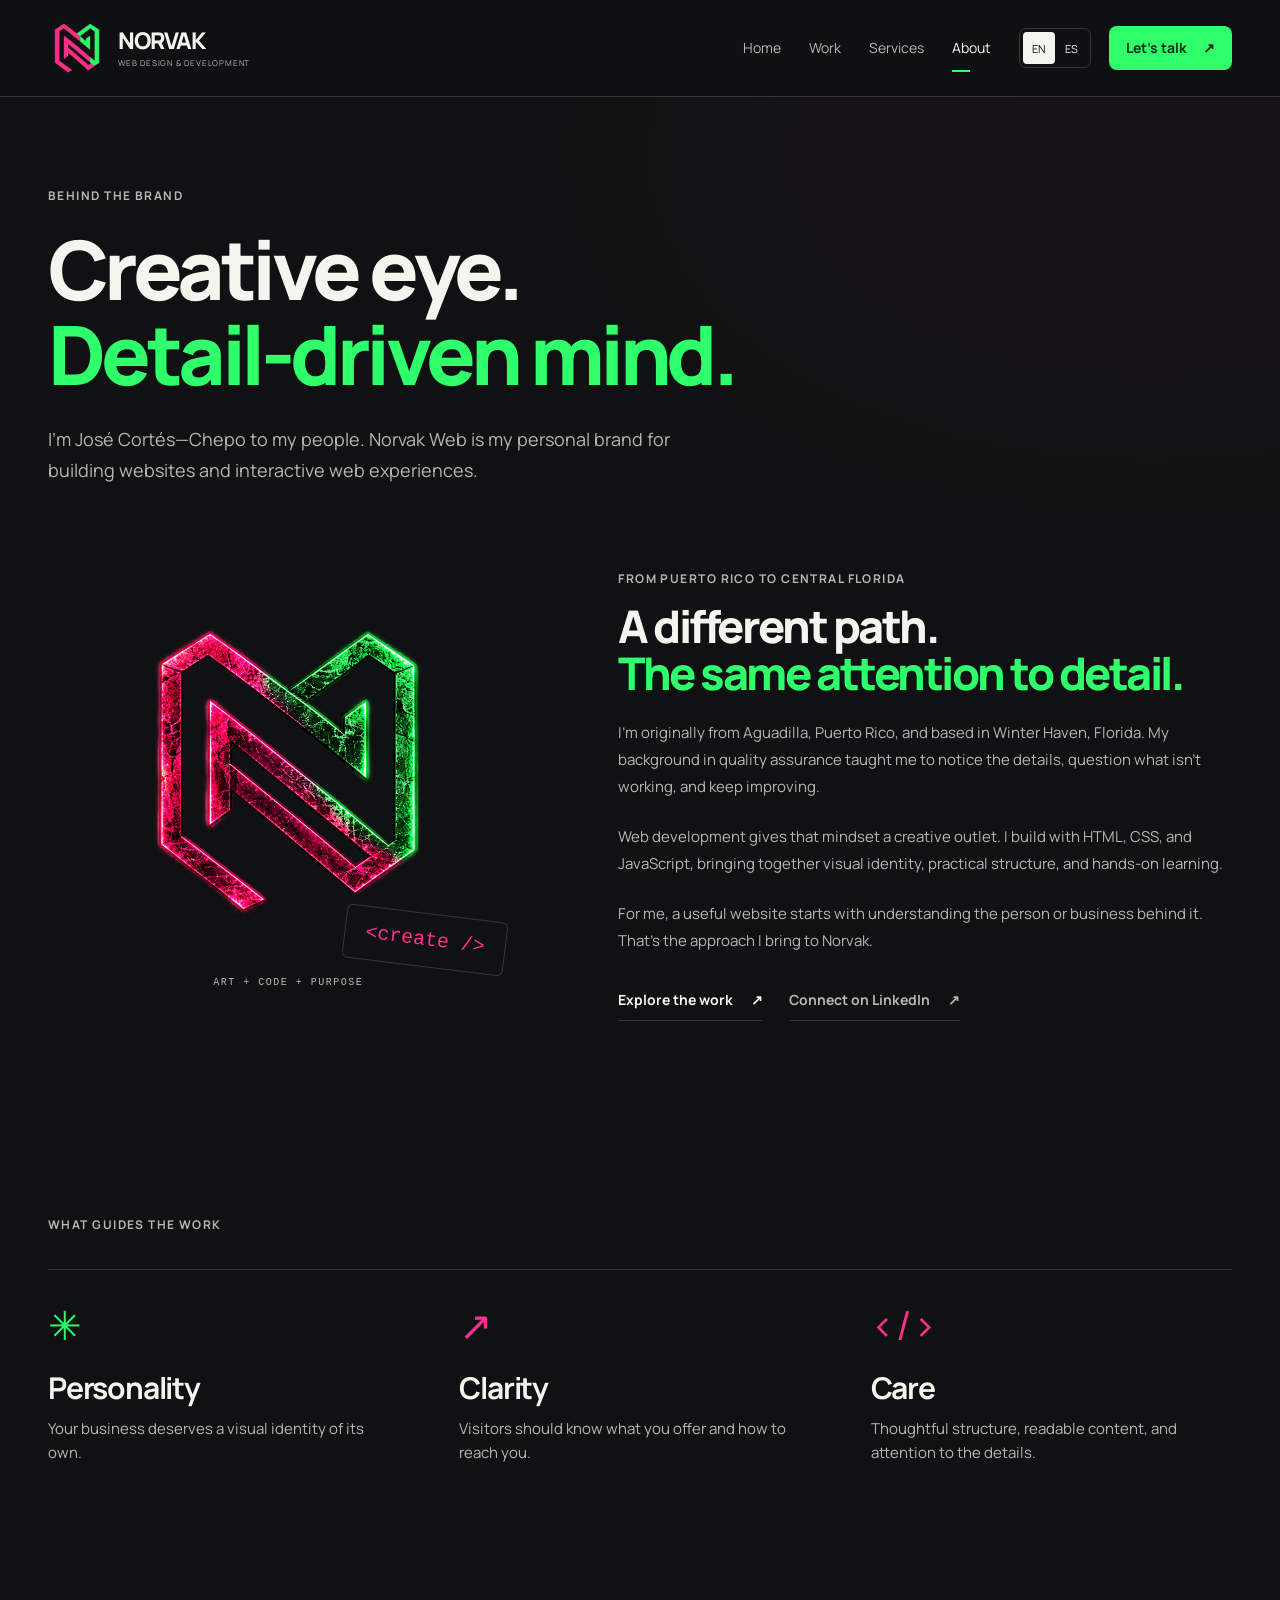
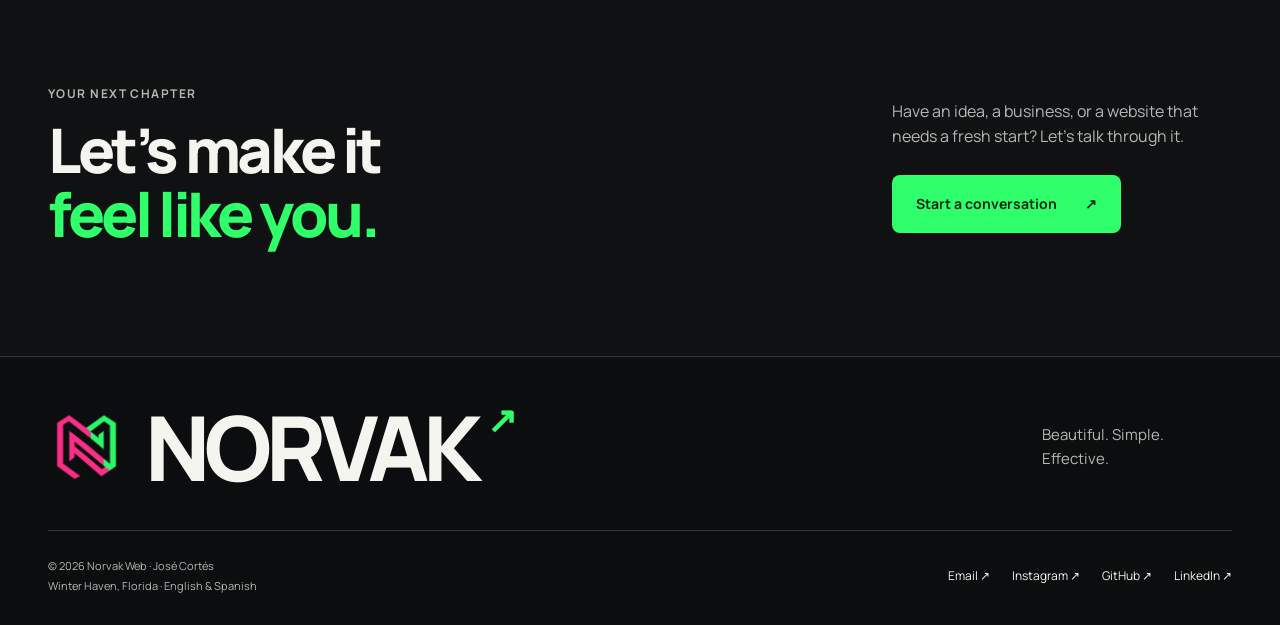
==== commit c1f21236: "Refine Norvak slogan and bilingual brand messaging" ====
--- a/about.html
+++ b/about.html
@@ -12,7 +12,7 @@
     <link rel="icon" type="image/png" href="assets/norvak-n-clean.png" />
     <link
       rel="canonical"
-      href="https://norvak-web-v2.rareeel6.chatgpt.site/about.html"
+      href="https://chepot87.github.io/Norvak-Web-V3/about.html"
     />
     <meta property="og:type" content="website" />
     <meta property="og:site_name" content="Norvak Web" />
@@ -23,16 +23,16 @@
     />
     <meta
       property="og:url"
-      content="https://norvak-web-v2.rareeel6.chatgpt.site/about.html"
+      content="https://chepot87.github.io/Norvak-Web-V3/about.html"
     />
     <meta
       property="og:image"
-      content="https://norvak-web-v2.rareeel6.chatgpt.site/assets/norvak-n-textured.webp"
+      content="https://chepot87.github.io/Norvak-Web-V3/assets/norvak-n-textured.webp"
     />
     <meta name="twitter:card" content="summary" />
     <meta
       name="twitter:image"
-      content="https://norvak-web-v2.rareeel6.chatgpt.site/assets/norvak-n-textured.webp"
+      content="https://chepot87.github.io/Norvak-Web-V3/assets/norvak-n-textured.webp"
     />
     <link
       rel="preload"
@@ -298,11 +298,7 @@
             ></a
           >
           <p>
-            <span
-              data-en="A little personality. A lot of purpose."
-              data-es="Un poco de personalidad. Mucho propósito."
-              >A little personality. A lot of purpose.</span
-            >
+            <span data-en="Beautiful. Simple. Effective." data-es="Diseño atractivo. Simple. Eficaz.">Beautiful. Simple. Effective.</span>
           </p>
         </div>
         <div class="footer-bottom">
--- a/styles.css
+++ b/styles.css
@@ -552,16 +552,22 @@
   height: 100%;
   object-fit: cover;
 }
-.visual-country > img,
 .visual-icqa > img {
   object-position: top;
 }
-.visual-lovely {
-  background: #eccce5;
-}
-.visual-lovely > img {
+.visual-app-rafa {
+  background: #eef6fd;
+}
+.visual-pinata-paradise {
+  background: #fff4fb;
+}
+.visual-app-rafa > img {
   object-fit: contain;
-  padding: 20px;
+  padding: 0;
+}
+.visual-pinata-paradise > img {
+  object-fit: contain;
+  padding: 0;
 }
 .project-kind {
   position: absolute;
